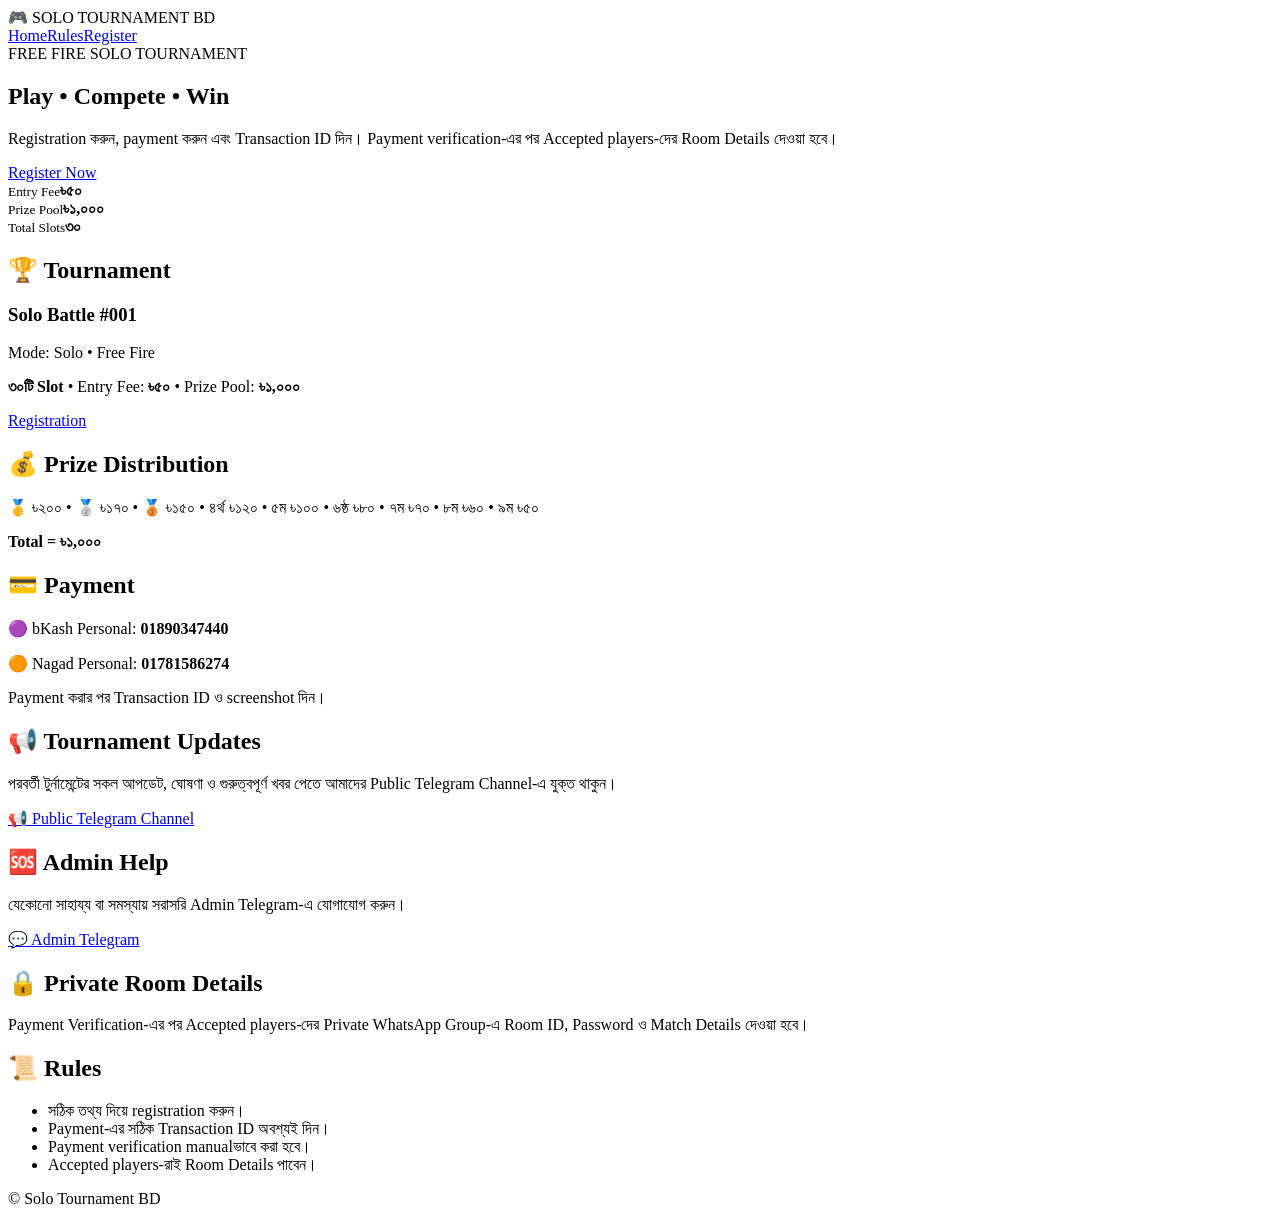
==== index.html @ 34abd997 "Update homepage" ====
<!doctype html><html lang="bn"><head><meta charset="utf-8"><meta name="viewport" content="width=device-width,initial-scale=1"><title>Solo Tournament BD</title><link rel="stylesheet" href="style.css"></head><body>
<header><div class="brand">🎮 SOLO TOURNAMENT BD</div><nav><a href="index.html">Home</a><a href="#rules">Rules</a><a href="register.html">Register</a></nav></header>
<main>
<section class="hero"><span>FREE FIRE SOLO TOURNAMENT</span><h1>Play • Compete • Win</h1><p>Registration করুন, payment করুন এবং Transaction ID দিন। Payment verification-এর পর Accepted players-দের Room Details দেওয়া হবে।</p><a class="btn" href="register.html">Register Now</a></section>
<section class="stats"><div><small>Entry Fee</small><strong>৳৫০</strong></div><div><small>Prize Pool</small><strong>৳১,০০০</strong></div><div><small>Total Slots</small><strong>৩০</strong></div></section>
<section class="card"><h2>🏆 Tournament</h2><h3>Solo Battle #001</h3><p>Mode: Solo • Free Fire</p><p><b>৩০টি Slot</b> • Entry Fee: <b>৳৫০</b> • Prize Pool: <b>৳১,০০০</b></p><a class="btn" href="register.html">Registration</a></section>
<section class="card"><h2>💰 Prize Distribution</h2><p>🥇 ৳২০০ • 🥈 ৳১৭০ • 🥉 ৳১৫০ • ৪র্থ ৳১২০ • ৫ম ৳১০০ • ৬ষ্ঠ ৳৮০ • ৭ম ৳৭০ • ৮ম ৳৬০ • ৯ম ৳৫০</p><p><b>Total = ৳১,০০০</b></p></section>
<section class="card"><h2>💳 Payment</h2><p>🟣 bKash Personal: <b>01890347440</b></p><p>🟠 Nagad Personal: <b>01781586274</b></p><p>Payment করার পর Transaction ID ও screenshot দিন।</p></section>
<section class="card"><h2>📢 Tournament Updates</h2><p>পরবর্তী টুর্নামেন্টের সকল আপডেট, ঘোষণা ও গুরুত্বপূর্ণ খবর পেতে আমাদের Public Telegram Channel-এ যুক্ত থাকুন।</p><a class="btn" href="https://t.me/tournament_cg" target="_blank">📢 Public Telegram Channel</a></section>
<section class="card"><h2>🆘 Admin Help</h2><p>যেকোনো সাহায্য বা সমস্যায় সরাসরি Admin Telegram-এ যোগাযোগ করুন।</p><a class="btn" href="https://t.me/amn_tmn" target="_blank">💬 Admin Telegram</a></section>
<section class="card"><h2>🔒 Private Room Details</h2><p>Payment Verification-এর পর Accepted players-দের Private WhatsApp Group-এ Room ID, Password ও Match Details দেওয়া হবে।</p></section>
<section id="rules" class="card"><h2>📜 Rules</h2><ul><li>সঠিক তথ্য দিয়ে registration করুন।</li><li>Payment-এর সঠিক Transaction ID অবশ্যই দিন।</li><li>Payment verification manualভাবে করা হবে।</li><li>Accepted players-রাই Room Details পাবেন।</li></ul></section>
</main><footer>© Solo Tournament BD</footer></body></html>
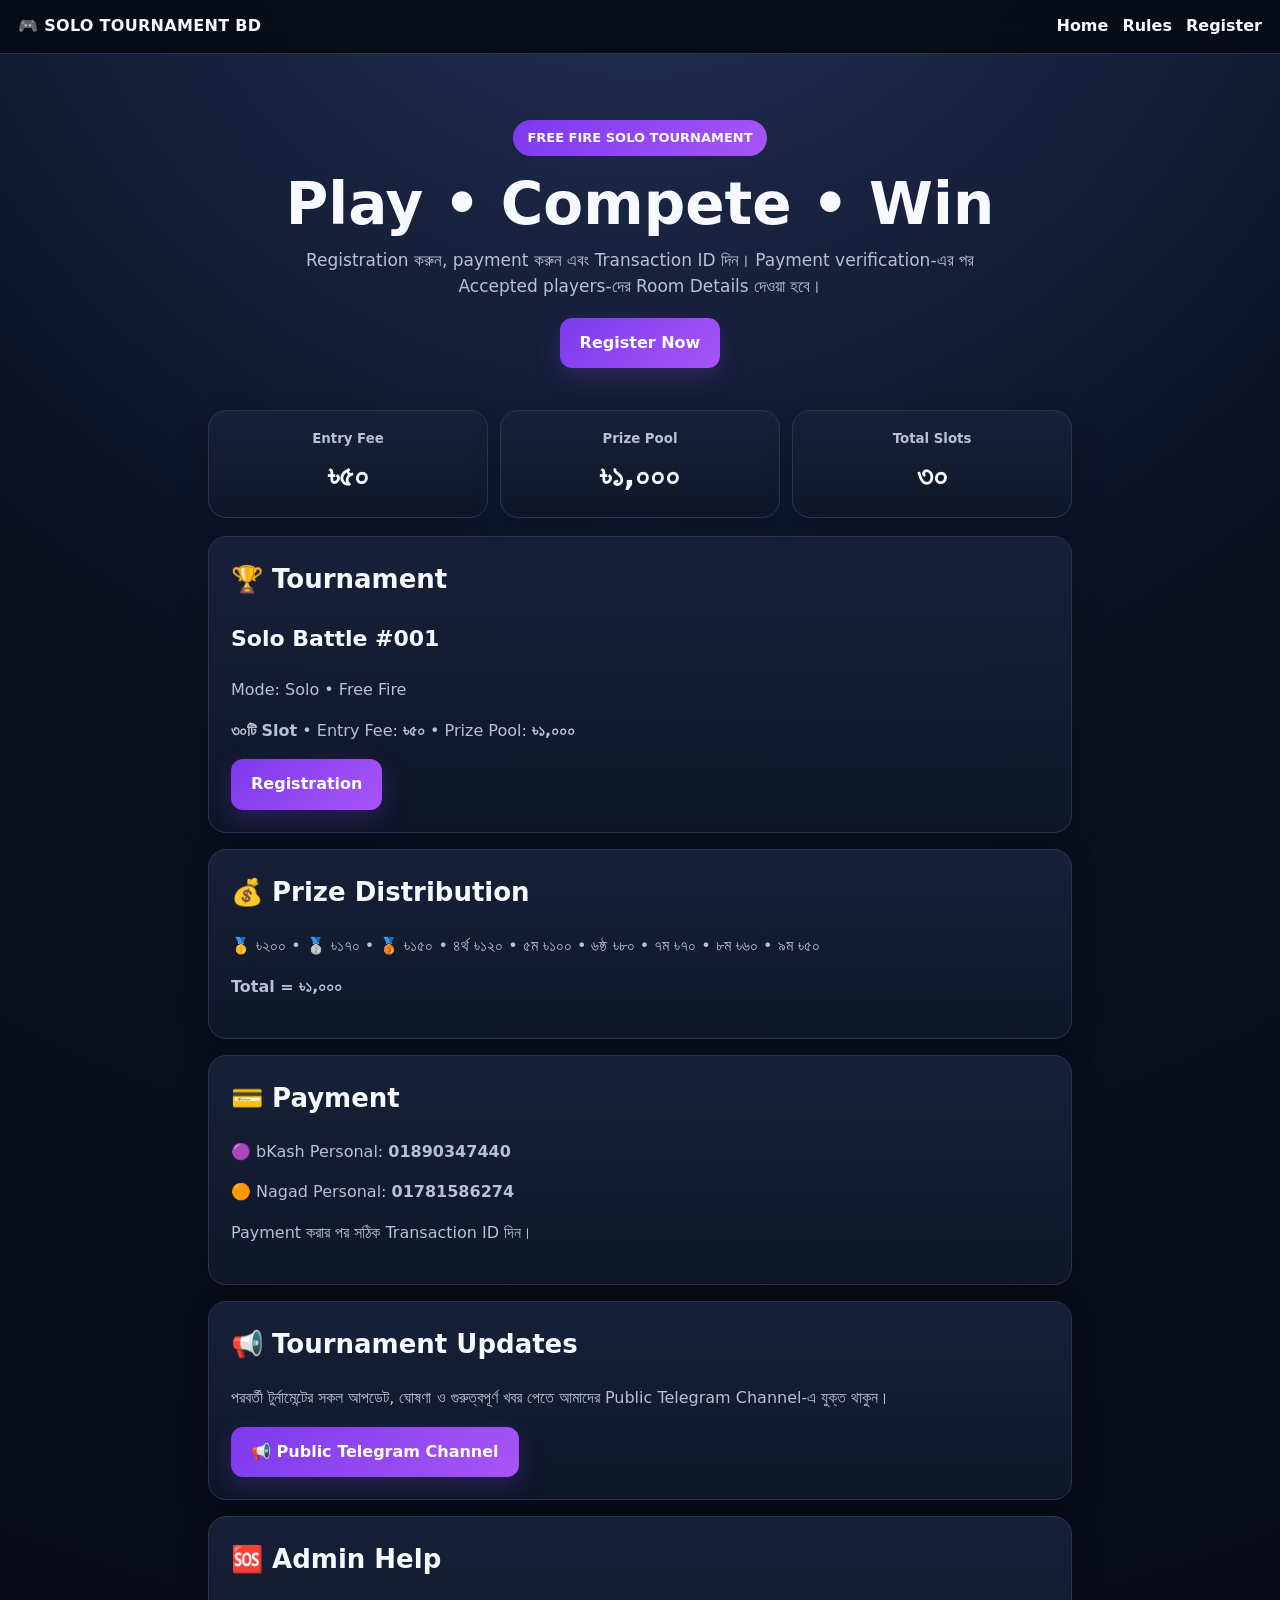
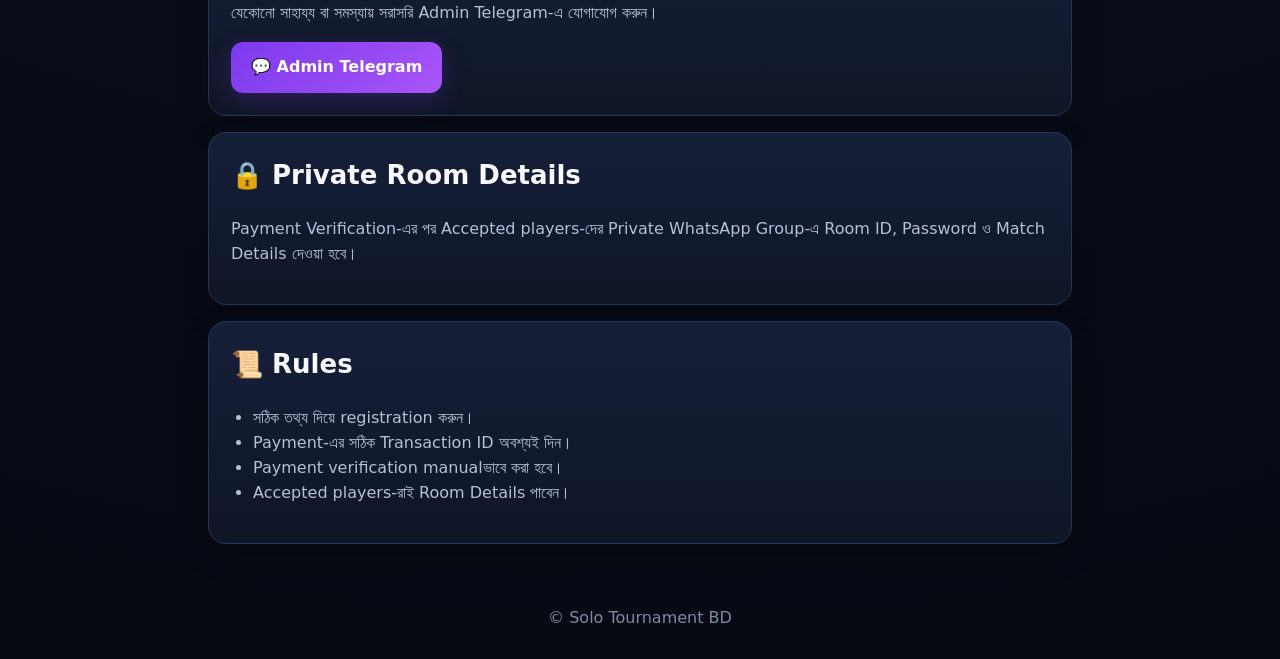
==== commit 08af501c: "Update final tournament website" ====
--- a/index.html
+++ b/index.html
@@ -5,7 +5,7 @@
 <section class="stats"><div><small>Entry Fee</small><strong>৳৫০</strong></div><div><small>Prize Pool</small><strong>৳১,০০০</strong></div><div><small>Total Slots</small><strong>৩০</strong></div></section>
 <section class="card"><h2>🏆 Tournament</h2><h3>Solo Battle #001</h3><p>Mode: Solo • Free Fire</p><p><b>৩০টি Slot</b> • Entry Fee: <b>৳৫০</b> • Prize Pool: <b>৳১,০০০</b></p><a class="btn" href="register.html">Registration</a></section>
 <section class="card"><h2>💰 Prize Distribution</h2><p>🥇 ৳২০০ • 🥈 ৳১৭০ • 🥉 ৳১৫০ • ৪র্থ ৳১২০ • ৫ম ৳১০০ • ৬ষ্ঠ ৳৮০ • ৭ম ৳৭০ • ৮ম ৳৬০ • ৯ম ৳৫০</p><p><b>Total = ৳১,০০০</b></p></section>
-<section class="card"><h2>💳 Payment</h2><p>🟣 bKash Personal: <b>01890347440</b></p><p>🟠 Nagad Personal: <b>01781586274</b></p><p>Payment করার পর Transaction ID ও screenshot দিন।</p></section>
+<section class="card"><h2>💳 Payment</h2><p>🟣 bKash Personal: <b>01890347440</b></p><p>🟠 Nagad Personal: <b>01781586274</b></p><p>Payment করার পর সঠিক Transaction ID দিন।</p></section>
 <section class="card"><h2>📢 Tournament Updates</h2><p>পরবর্তী টুর্নামেন্টের সকল আপডেট, ঘোষণা ও গুরুত্বপূর্ণ খবর পেতে আমাদের Public Telegram Channel-এ যুক্ত থাকুন।</p><a class="btn" href="https://t.me/tournament_cg" target="_blank">📢 Public Telegram Channel</a></section>
 <section class="card"><h2>🆘 Admin Help</h2><p>যেকোনো সাহায্য বা সমস্যায় সরাসরি Admin Telegram-এ যোগাযোগ করুন।</p><a class="btn" href="https://t.me/amn_tmn" target="_blank">💬 Admin Telegram</a></section>
 <section class="card"><h2>🔒 Private Room Details</h2><p>Payment Verification-এর পর Accepted players-দের Private WhatsApp Group-এ Room ID, Password ও Match Details দেওয়া হবে।</p></section>
--- a/style.css
+++ b/style.css
@@ -0,0 +1,42 @@
+*{box-sizing:border-box}
+:root{--bg:#080b16;--panel:#11182a;--panel2:#17213a;--line:#273653;--text:#f7f9ff;--muted:#b7c1d6;--accent:#7c3aed;--accent2:#a855f7}
+html{scroll-behavior:smooth}
+body{margin:0;background:radial-gradient(circle at 50% -10%,#25345b 0,#0b1020 38%,#070a13 100%);color:var(--text);font-family:system-ui,-apple-system,"Noto Sans Bengali","Noto Sans",sans-serif;line-height:1.55}
+header{position:sticky;top:0;z-index:20;background:rgba(8,11,22,.92);backdrop-filter:blur(12px);border-bottom:1px solid var(--line);padding:14px 18px;display:flex;align-items:center;justify-content:space-between;gap:16px}
+.brand{font-weight:900;letter-spacing:.3px}
+nav{display:flex;gap:14px;flex-wrap:wrap}
+nav a{color:var(--text);text-decoration:none;font-weight:700}
+main{width:min(900px,100%);margin:auto;padding:18px}
+.hero{text-align:center;padding:48px 18px 30px}
+.hero span{display:inline-block;background:linear-gradient(135deg,var(--accent),var(--accent2));padding:8px 14px;border-radius:999px;font-size:13px;font-weight:900}
+.hero h1{font-size:clamp(34px,8vw,58px);line-height:1.05;margin:18px 0 12px}
+.hero p{max-width:720px;margin:0 auto 18px;color:var(--muted);font-size:17px}
+.btn{display:inline-block;background:linear-gradient(135deg,var(--accent),var(--accent2));color:#fff!important;text-decoration:none;border:0;border-radius:12px;padding:13px 20px;font-weight:900;box-shadow:0 8px 24px rgba(124,58,237,.25)}
+.stats{display:grid;grid-template-columns:repeat(3,1fr);gap:12px;margin:12px 0 18px}
+.stats div,.card,.box{background:linear-gradient(180deg,rgba(23,33,58,.96),rgba(15,22,39,.96));border:1px solid var(--line);border-radius:18px;box-shadow:0 12px 30px rgba(0,0,0,.18)}
+.stats div{text-align:center;padding:18px 10px}
+.stats small{display:block;color:var(--muted);font-weight:700}
+.stats strong{display:block;font-size:clamp(22px,6vw,30px);margin-top:3px}
+.card,.box{padding:22px;margin:16px 0}
+.card h2{margin-top:0;font-size:26px}
+.card h3{font-size:22px}
+.card p,.card li,.box p{color:var(--muted)}
+.card ul{padding-left:22px}
+.payment{background:#101a2e;border:1px solid var(--line);border-radius:14px;padding:15px;margin:15px 0}
+label{display:block;font-weight:800;margin:14px 0 7px}
+input,select{width:100%;padding:13px 14px;border:1px solid #344565;border-radius:11px;background:#090f1d;color:#fff;font-size:16px;outline:none}
+input:focus,select:focus{border-color:var(--accent2);box-shadow:0 0 0 3px rgba(168,85,247,.15)}
+.full{width:100%;cursor:pointer;margin-top:18px}
+.pending{margin-top:18px;padding:15px;border-radius:12px;background:#211a38;border:1px solid #3b2c62;text-align:center;color:#eee}
+.center{text-align:center}
+.success{width:70px;height:70px;border-radius:50%;background:#238a52;display:grid;place-items:center;font-size:35px;margin:10px auto}
+footer{text-align:center;color:#7f8ba4;padding:28px 18px}
+a{color:#c4b5fd}
+@media(max-width:650px){
+  header{display:block;text-align:center}
+  nav{justify-content:center;margin-top:10px}
+  .hero{padding-top:34px}
+  .stats{grid-template-columns:1fr}
+  .stats div:last-child{grid-column:auto}
+  main{padding:12px}
+}
